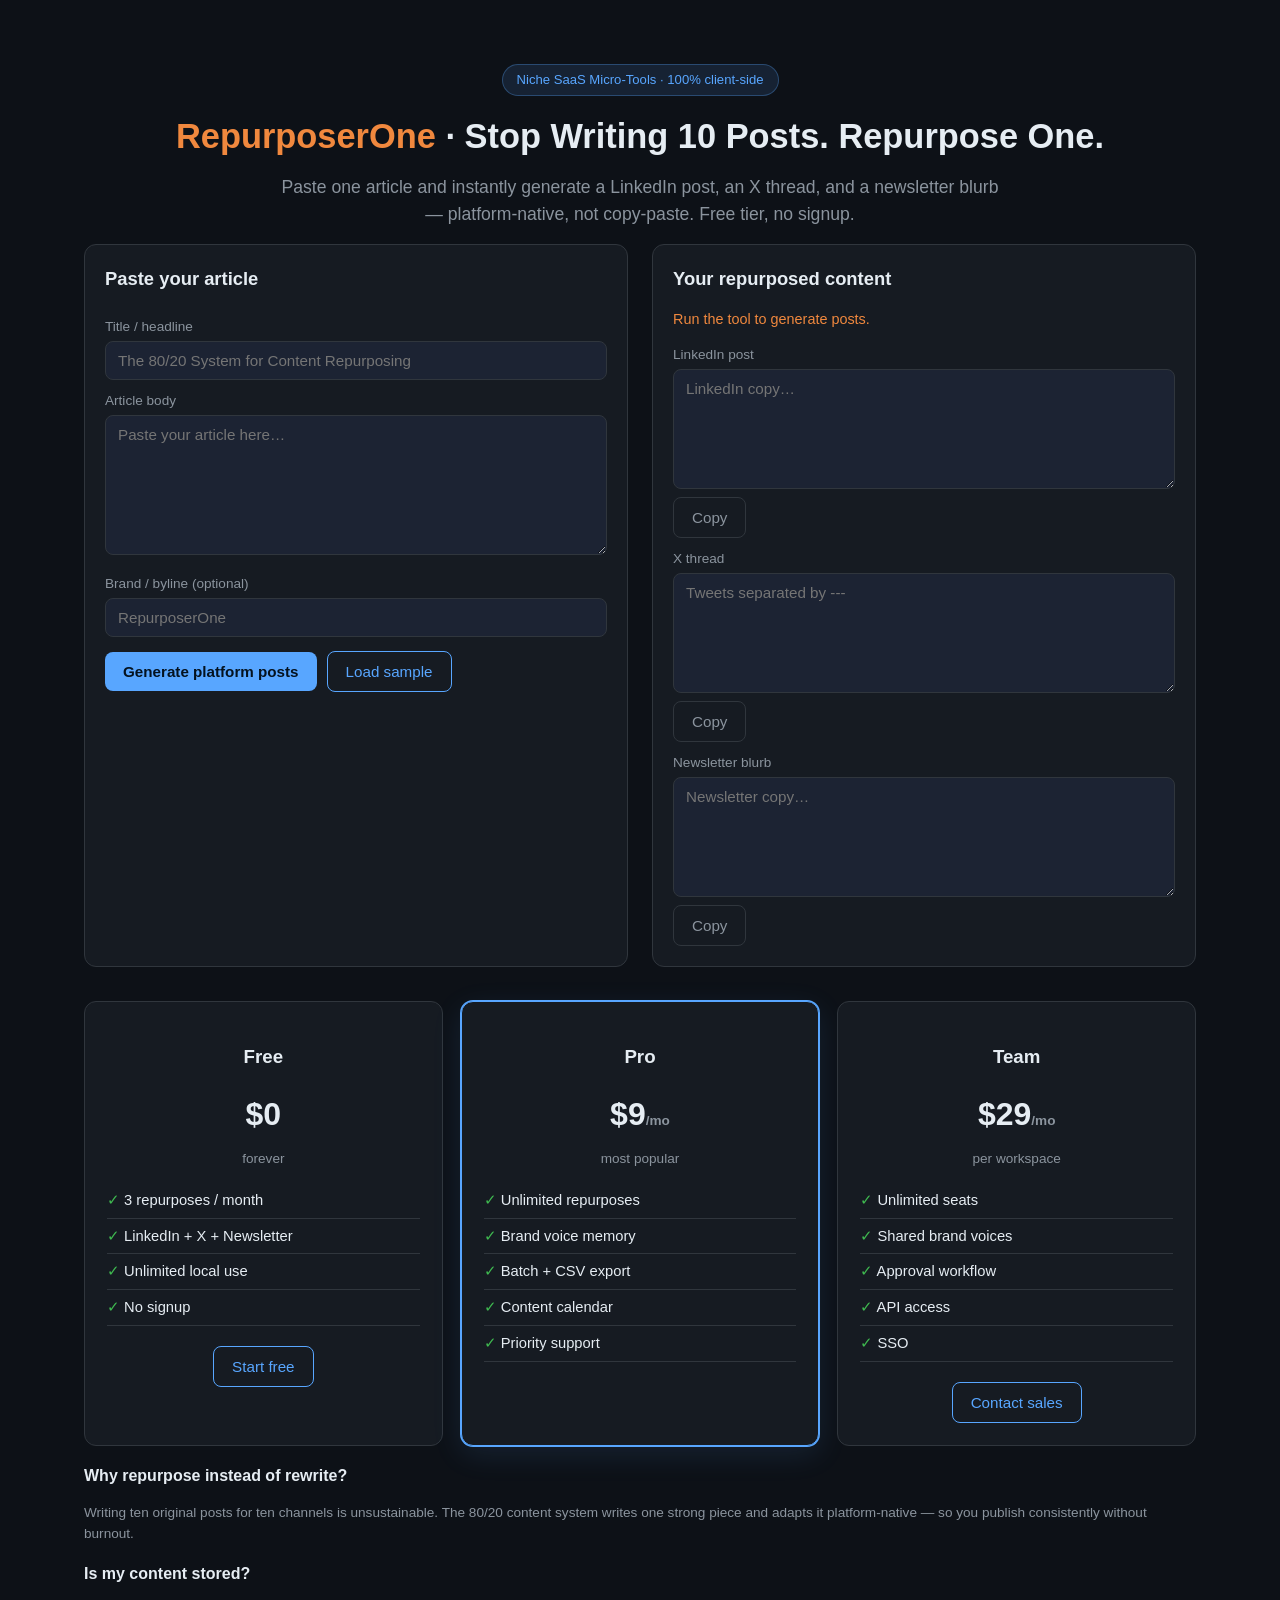
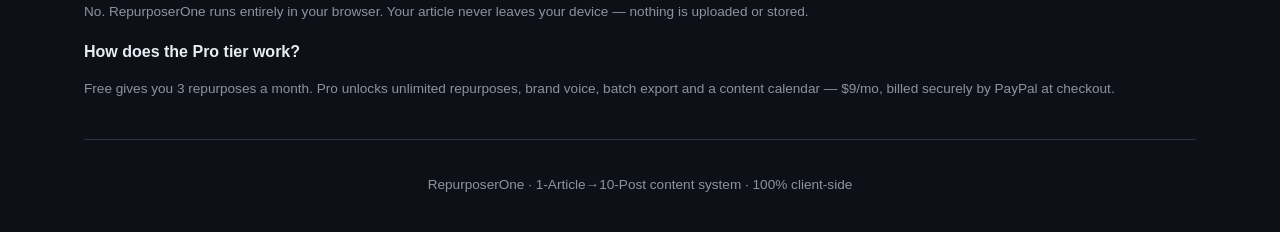
==== repurposer/index.html @ 3ec9bdc1 "Add RepurposerOne: 1-article->10-post AI repurposer with PayPal sandbox Pro subscription" ====
<!DOCTYPE html>
<html lang="en">
<head>
  <meta charset="UTF-8">
  <meta name="viewport" content="width=device-width, initial-scale=1.0">
  <title>Content Repurposing: The 1-Article → 10-Post System for LinkedIn, X & Newsletter</title>
  <meta name="description" content="Content repurposing: turn one article into LinkedIn, X and newsletter posts automatically. Learn the 80/20 distribution system and try the free RepurposerOne tool.">
  <meta name="keywords" content="content repurposing, repurpose blog posts for LinkedIn, content distribution strategy, repurpose article for X, newsletter repurposing tool, content repurposing automation">
  <link rel="stylesheet" href="style.css">
</head>
<body>
  <div class="container">
    <section class="hero">
      <span class="badge">Niche SaaS Micro-Tools · 100% client-side</span>
      <h1><span class="logo">RepurposerOne</span> · Stop Writing 10 Posts. Repurpose One.</h1>
      <p class="sub">Paste one article and instantly generate a LinkedIn post, an X thread, and a newsletter blurb — platform-native, not copy-paste. Free tier, no signup.</p>
    </section>

    <div class="grid">
      <div class="panel">
        <h2>Paste your article</h2>
        <div class="row">
          <div class="grow">
            <label for="title">Title / headline</label>
            <input id="title" placeholder="The 80/20 System for Content Repurposing">
          </div>
        </div>
        <label for="article">Article body</label>
        <textarea id="article" placeholder="Paste your article here…"></textarea>
        <label for="brand">Brand / byline (optional)</label>
        <input id="brand" placeholder="RepurposerOne">
        <div class="row" style="margin-top:14px;">
          <button class="btn" id="go">Generate platform posts</button>
          <button class="btn secondary" id="loadSample">Load sample</button>
        </div>
      </div>

      <div class="panel">
        <h2>Your repurposed content</h2>
        <div id="counts" class="muted">Run the tool to generate posts.</div>
        <label for="linkedin">LinkedIn post</label>
        <textarea id="linkedin" class="small" placeholder="LinkedIn copy…"></textarea>
        <div class="row">
          <button class="btn ghost" id="copyLinkedin">Copy</button>
        </div>
        <label for="xThread">X thread</label>
        <textarea id="xThread" class="small" placeholder="Tweets separated by ---"></textarea>
        <div class="row">
          <button class="btn ghost" id="copyX">Copy</button>
        </div>
        <label for="newsletter">Newsletter blurb</label>
        <textarea id="newsletter" class="small" placeholder="Newsletter copy…"></textarea>
        <div class="row">
          <button class="btn ghost" id="copyNewsletter">Copy</button>
        </div>
      </div>
    </div>

    <section class="pricing">
      <div class="plan">
        <h3>Free</h3>
        <div class="price">$0</div>
        <div class="per">forever</div>
        <ul>
          <li>3 repurposes / month</li>
          <li>LinkedIn + X + Newsletter</li>
          <li>Unlimited local use</li>
          <li>No signup</li>
        </ul>
        <button class="btn secondary">Start free</button>
      </div>
      <div class="plan featured">
        <h3>Pro</h3>
        <div class="price">$9<span class="per">/mo</span></div>
        <div class="per">most popular</div>
        <ul>
          <li>Unlimited repurposes</li>
          <li>Brand voice memory</li>
          <li>Batch + CSV export</li>
          <li>Content calendar</li>
          <li>Priority support</li>
        </ul>
        <div id="rp-msg" style="display:none;"></div>
        <div id="paypal-pro-button"></div>
      </div>
      <div class="plan">
        <h3>Team</h3>
        <div class="price">$29<span class="per">/mo</span></div>
        <div class="per">per workspace</div>
        <ul>
          <li>Unlimited seats</li>
          <li>Shared brand voices</li>
          <li>Approval workflow</li>
          <li>API access</li>
          <li>SSO</li>
        </ul>
        <button class="btn secondary">Contact sales</button>
      </div>
    </section>

    <section class="faq">
      <h3>Why repurpose instead of rewrite?</h3>
      <p class="muted">Writing ten original posts for ten channels is unsustainable. The 80/20 content system writes one strong piece and adapts it platform-native — so you publish consistently without burnout.</p>
      <h3>Is my content stored?</h3>
      <p class="muted">No. RepurposerOne runs entirely in your browser. Your article never leaves your device — nothing is uploaded or stored.</p>
      <h3>How does the Pro tier work?</h3>
      <p class="muted">Free gives you 3 repurposes a month. Pro unlocks unlimited repurposes, brand voice, batch export and a content calendar — $9/mo, billed securely by PayPal at checkout.</p>
    </section>

    <footer>
      <p>RepurposerOne · 1-Article→10-Post content system · 100% client-side</p>
    </footer>
  </div>
  <script src="app.js"></script>
  <script src="dom.js"></script>
  <script src="paypal-config.js"></script>
  <script src="paypal-subscribe.js"></script>
  <script>
    window.addEventListener('DOMContentLoaded', function () {
      try {
        if (window.rpSubscribe && window.rpSubscribe.renderPro) {
          window.rpSubscribe.renderPro('paypal-pro-button').catch(function (e) {
            if (window.console) console.error('RepurposerOne Pro button failed: ' + e);
          });
        }
      } catch (e) {
        if (window.console) console.error('RepurposerOne init error: ' + e);
      }
    });
  </script>
</body>
</html>
---- repurposer/style.css ----
/* RepurposerOne — dark SaaS theme */
:root {
  --bg: #0d1117;
  --panel: #161b22;
  --panel2: #1c2333;
  --border: #30363d;
  --text: #e6edf3;
  --muted: #8b949e;
  --accent: #58a6ff;
  --accent2: #f0883e;
  --good: #3fb950;
}
* { box-sizing: border-box; }
html, body { margin: 0; padding: 0; background: var(--bg); color: var(--text); font-family: -apple-system, "Segoe UI", Roboto, Helvetica, Arial, sans-serif; line-height: 1.55; }
a { color: var(--accent); text-decoration: none; }
.container { max-width: 1160px; margin: 0 auto; padding: 24px; }
.hero { text-align: center; padding: 40px 16px 16px; }
.hero h1 { font-size: 2.15rem; margin: 0 0 10px; }
.hero .logo { color: var(--accent2); font-weight: 700; }
.hero p.sub { color: var(--muted); font-size: 1.1rem; max-width: 720px; margin: 0 auto; }
.badge { display: inline-block; background: rgba(88,166,255,.12); color: var(--accent); border: 1px solid rgba(88,166,255,.3); border-radius: 999px; padding: 5px 14px; font-size: .82rem; margin-bottom: 14px; }
.grid { display: grid; grid-template-columns: 1fr 1fr; gap: 24px; }
.panel { background: var(--panel); border: 1px solid var(--border); border-radius: 12px; padding: 20px; }
.panel h2 { margin: 0 0 12px; font-size: 1.15rem; }
label { display: block; color: var(--muted); font-size: .85rem; margin: 10px 0 4px; }
input, textarea { width: 100%; background: var(--panel2); border: 1px solid var(--border); color: var(--text); border-radius: 8px; padding: 10px 12px; font-size: .95rem; }
textarea { min-height: 140px; resize: vertical; font-family: inherit; }
textarea.small { min-height: 120px; }
.btn { background: var(--accent); color: #04121f; border: none; border-radius: 8px; padding: 11px 18px; font-weight: 700; font-size: .95rem; cursor: pointer; }
.btn.secondary { background: transparent; color: var(--accent); border: 1px solid var(--accent); font-weight: 500; }
.btn.ghost { background: transparent; color: var(--muted); border: 1px solid var(--border); font-weight: 500; }
.row { display: flex; gap: 10px; align-items: center; flex-wrap: wrap; }
.row .grow { flex: 1; }
.muted { color: var(--muted); font-size: .85rem; }
#counts { margin: 14px 0; color: var(--accent2); font-size: .9rem; }
.pricing { display: grid; grid-template-columns: repeat(3, 1fr); gap: 18px; margin-top: 34px; }
.plan { background: var(--panel); border: 1px solid var(--border); border-radius: 12px; padding: 22px; text-align: center; }
.plan.featured { border-color: var(--accent); box-shadow: 0 0 0 1px var(--accent), 0 8px 30px rgba(88,166,255,.12); }
.plan .price { font-size: 2rem; font-weight: 800; margin: 8px 0; }
.plan .per { color: var(--muted); font-size: .85rem; }
.plan ul { list-style: none; padding: 0; margin: 14px 0 20px; text-align: left; }
.plan li { padding: 6px 0; border-bottom: 1px solid var(--border); font-size: .92rem; }
.plan li::before { content: "✓ "; color: var(--good); }
footer { margin-top: 40px; text-align: center; color: var(--muted); font-size: .85rem; border-top: 1px solid var(--border); padding-top: 20px; }
.faq h3 { margin: 18px 0 6px; font-size: 1rem; }
@media (max-width: 820px) { .grid, .pricing { grid-template-columns: 1fr; } .hero h1 { font-size: 1.6rem; } }
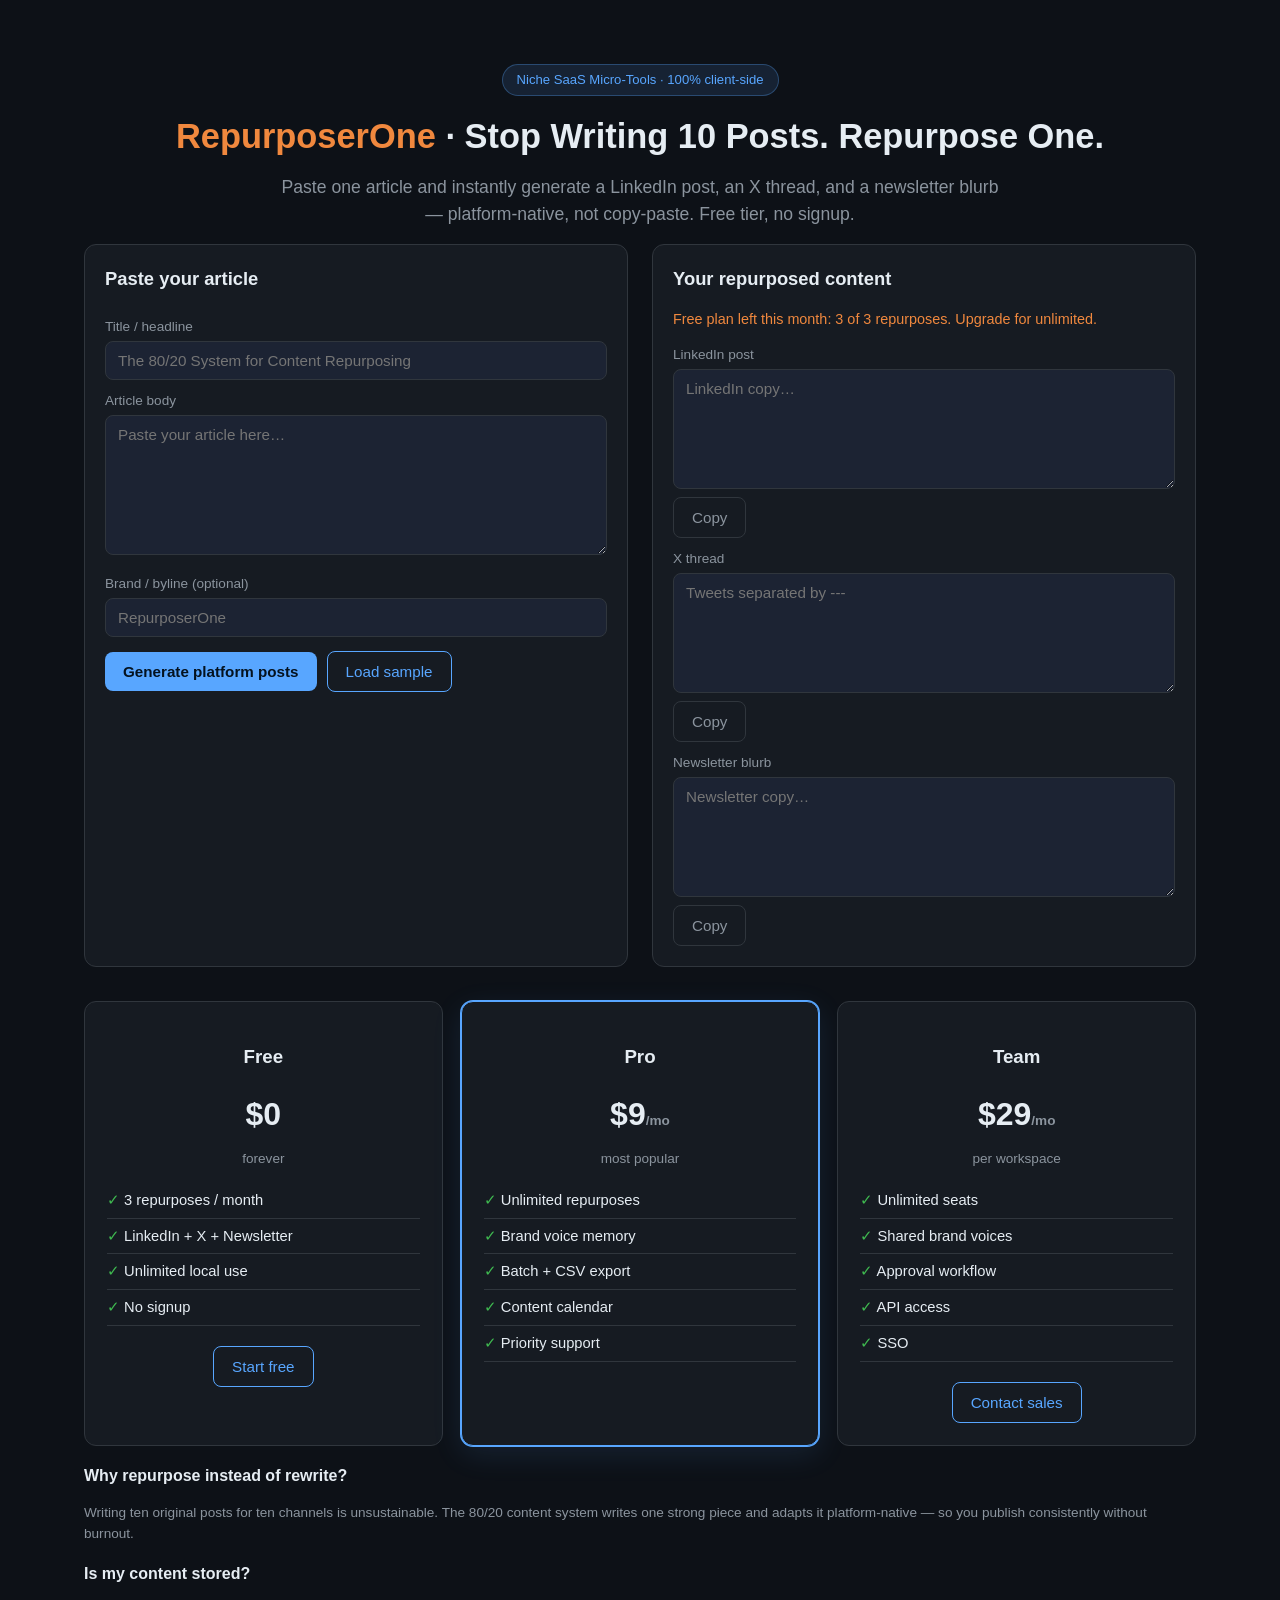
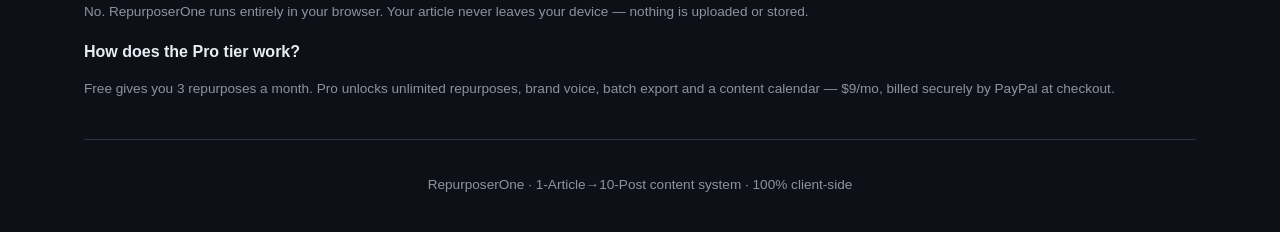
==== commit b7e273d9: "RepurposerOne: add freemium gate (3/mo) + funnel instrumentation + upgrade prompt to enable real con" ====
--- a/repurposer/index.html
+++ b/repurposer/index.html
@@ -67,7 +67,7 @@
           <li>Unlimited local use</li>
           <li>No signup</li>
         </ul>
-        <button class="btn secondary">Start free</button>
+        <button class="btn secondary" id="startFree">Start free</button>
       </div>
       <div class="plan featured">
         <h3>Pro</h3>
@@ -111,6 +111,7 @@
       <p>RepurposerOne · 1-Article→10-Post content system · 100% client-side</p>
     </footer>
   </div>
+  <script src="../funnel.js"></script>
   <script src="app.js"></script>
   <script src="dom.js"></script>
   <script src="paypal-config.js"></script>
--- a/repurposer/style.css
+++ b/repurposer/style.css
@@ -32,7 +32,8 @@
 .row { display: flex; gap: 10px; align-items: center; flex-wrap: wrap; }
 .row .grow { flex: 1; }
 .muted { color: var(--muted); font-size: .85rem; }
-#counts { margin: 14px 0; color: var(--accent2); font-size: .9rem; }
+#counts { margin: 14px 0; color: var(--accent2); font-size: .9rem; min-height: 1.2em; }
+#rp-msg { margin: 10px 0; padding: 10px 12px; background: rgba(63,185,80,.12); border: 1px solid rgba(63,185,80,.35); border-radius: 8px; color: var(--good); font-size: .9rem; }
 .pricing { display: grid; grid-template-columns: repeat(3, 1fr); gap: 18px; margin-top: 34px; }
 .plan { background: var(--panel); border: 1px solid var(--border); border-radius: 12px; padding: 22px; text-align: center; }
 .plan.featured { border-color: var(--accent); box-shadow: 0 0 0 1px var(--accent), 0 8px 30px rgba(88,166,255,.12); }
